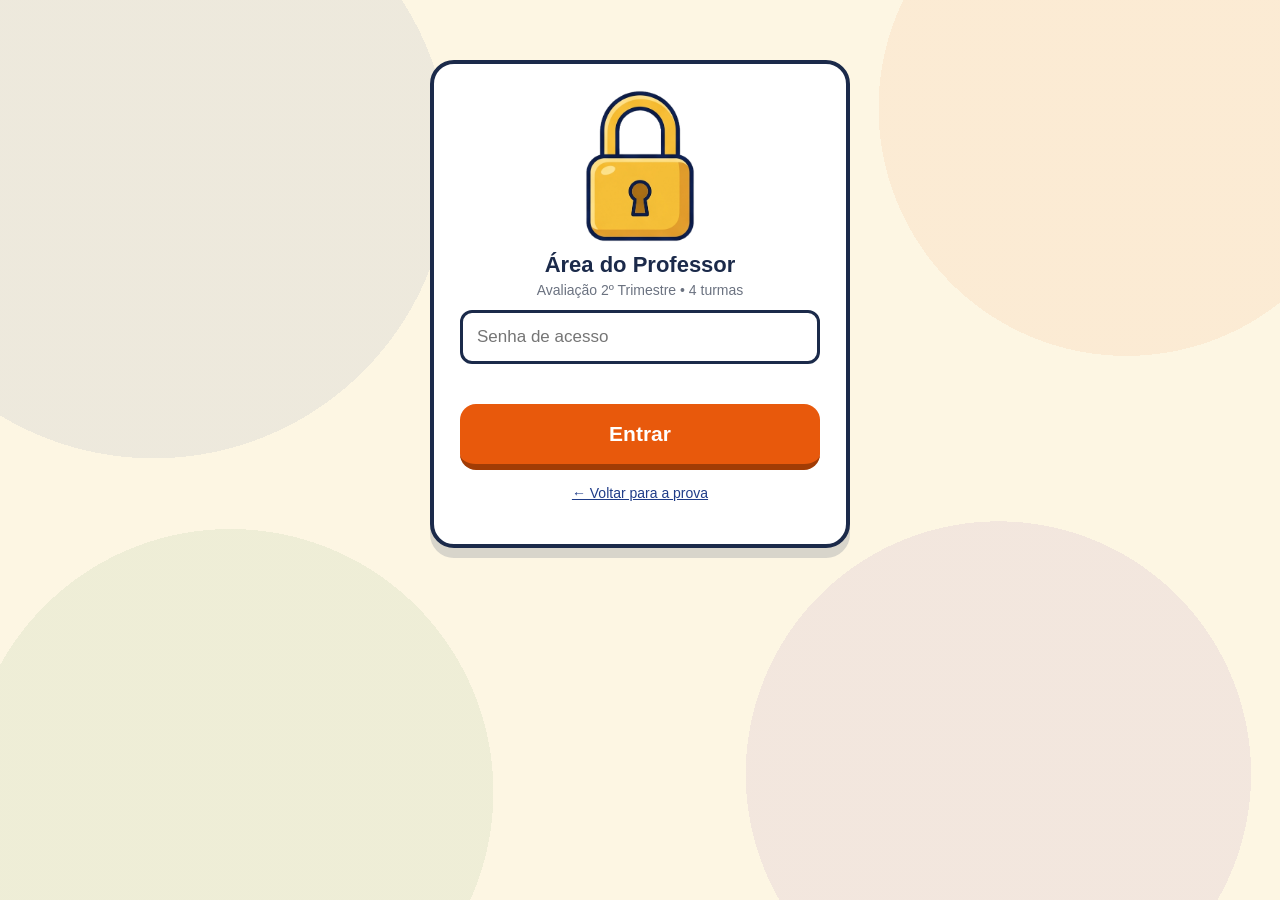
==== professor.html @ 46c3a721 "Provas online de Educacao Fisica (6o-9o ano): PIN por turma, tela cheia vigiada, relatorio por quest" ====
<!DOCTYPE html>
<html lang="pt-BR">
<head>
<meta charset="utf-8">
<meta name="viewport" content="width=device-width, initial-scale=1">
<title>Área do Professor — Educação Física</title>
<link rel="icon" href="assets/sprites/prancheta.png">
<link rel="stylesheet" href="css/estilo.css">
</head>
<body>

<!-- ---------------------------------------------- login -->
<section id="login" class="login-prof">
  <img src="assets/sprites/cadeado_fechado.png" alt="">
  <h1 style="margin:6px 0 0; font-size:22px">Área do Professor</h1>
  <p style="color:var(--cinza); font-size:14px; margin:4px 0 0">Avaliação 2º Trimestre • 4 turmas</p>
  <form id="form-senha" autocomplete="off">
    <input id="senha" type="password" placeholder="Senha de acesso" autocomplete="current-password">
    <p class="aviso" id="aviso-senha"></p>
    <button class="btn-grande" type="submit">Entrar</button>
  </form>
  <p style="margin-top:14px"><a href="index.html" style="color:var(--invasao); font-size:14px">← Voltar para a prova</a></p>
</section>

<!-- ---------------------------------------------- painel -->
<section id="painel" class="painel-prof">
  <header class="hud">
    <div class="quem">Área do Professor<small>Avaliação 2º Trimestre</small></div>
    <div class="med">
      <label for="turma-painel" style="font-size:12px; opacity:.8">Turma</label>
      <select id="turma-painel" style="padding:8px; border-radius:10px; font-family:inherit; font-size:14px"></select>
    </div>
    <div class="espaco"></div>
    <span id="status-nuvem" class="tag">conectando…</span>
    <button class="btn-sec" id="btn-atualizar">↻ Atualizar</button>
    <button class="btn-sec alt" id="btn-sair">Sair</button>
  </header>

  <div class="wrap">
    <div class="cartoes-resumo" id="resumo"></div>

    <div class="ferramentas">
      <input id="busca" type="search" placeholder="🔎 Buscar aluno…">
      <select id="ordem">
        <option value="recente">Mais recentes primeiro</option>
        <option value="nota-desc">Maior nota</option>
        <option value="nota-asc">Menor nota</option>
        <option value="nome">Nome (A–Z)</option>
      </select>
      <button class="btn-sec" id="btn-csv">⬇ Baixar CSV</button>
      <button class="btn-sec" id="btn-imprimir">🖨 Imprimir</button>
      <button class="btn-sec alt" id="btn-pendentes">☁ Reenviar pendentes</button>
    </div>

    <table class="tabela-notas">
      <thead>
        <tr><th>Aluno</th><th>Nota</th><th>Acertos</th><th>Tempo</th><th>XP</th><th>Quando</th><th>Origem</th><th></th></tr>
      </thead>
      <tbody id="corpo-notas"></tbody>
    </table>
    <div id="vazio" class="vazio" style="display:none">
      <img src="assets/sprites/mascote_pensa.png" alt="" style="width:110px"><br>
      Nenhuma prova entregue ainda.
    </div>

    <h2 style="margin-top:30px; font-size:20px">📊 Desempenho por questão</h2>
    <p style="color:var(--cinza); font-size:14px; margin-top:-6px">
      Mostra quantas vezes cada questão caiu e o aproveitamento médio dela — útil para ver o que precisa ser retomado em aula.
    </p>
    <table class="tabela-notas" id="tabela-questoes">
      <thead><tr><th>Questão</th><th>Nível</th><th>Tipo</th><th>Vezes</th><th>Aproveitamento</th><th>Tempo médio</th></tr></thead>
      <tbody id="corpo-questoes"></tbody>
    </table>

    <h2 style="margin-top:30px; font-size:20px">🔑 PIN da turma</h2>
    <p style="color:var(--cinza); font-size:14px; margin-top:-6px">
      Um único PIN por turma — todos os alunos usam o mesmo. A prova só aceita PIN enquanto estiver <b>aberta</b>.
    </p>

    <div class="card-turma" id="card-pin-turma" style="margin-bottom:14px; box-shadow:none">
      <div style="display:flex; gap:10px; align-items:center; flex-wrap:wrap">
        <span class="turma-nome" id="pin-turma-nome">—</span>
        <span class="tag" id="pin-aberta-tag">—</span>
        <button class="btn-sec" id="btn-alterna-aberta">Abrir/Fechar</button>
      </div>
      <p class="turma-tema" id="pin-turma-extra" style="margin:4px 0 0">Tempo extra padrão da turma: —</p>
    </div>

    <form id="form-pin" class="campo-nome" autocomplete="off" style="margin:0 0 10px">
      <div class="ferramentas" style="margin:0; align-items:flex-end">
        <div style="flex:1; min-width:160px">
          <label for="pin-valor" style="font-size:13px">Novo PIN da turma (4–8 dígitos)</label>
          <input id="pin-valor" type="text" inputmode="numeric" placeholder="Ex.: 4521" maxlength="8" style="width:100%">
        </div>
        <div style="flex:1; min-width:150px">
          <label for="pin-extra" style="font-size:13px">Tempo extra padrão da turma</label>
          <select id="pin-extra">
            <option value="0">Sem extra</option>
            <option value="300">+5 min</option>
            <option value="600">+10 min</option>
            <option value="900">+15 min</option>
          </select>
        </div>
        <button class="btn-grande" id="btn-emitir" type="submit" style="flex:0 0 auto; width:auto; padding:12px 18px; font-size:16px; margin:0">Definir PIN e abrir</button>
      </div>
      <p class="aviso" id="aviso-pin"></p>
    </form>

    <form id="form-extra" class="campo-nome" autocomplete="off" style="margin:0 0 14px">
      <p style="font-size:14px; color:var(--cinza); margin:0 0 6px">
        Tempo extra individual para PEI / laudo (soma ao padrão da turma):
      </p>
      <div class="ferramentas" style="margin:0; align-items:flex-end">
        <div style="flex:2; min-width:200px">
          <label for="extra-aluno-nome" style="font-size:13px">Aluno</label>
          <select id="extra-aluno-nome"></select>
        </div>
        <div style="flex:1; min-width:150px">
          <label for="extra-valor" style="font-size:13px">Tempo extra</label>
          <select id="extra-valor">
            <option value="0">Sem extra</option>
            <option value="300">+5 min</option>
            <option value="600">+10 min</option>
            <option value="900">+15 min</option>
          </select>
        </div>
        <button class="btn-sec" id="btn-aplicar-extra" type="submit" style="margin:0">Aplicar</button>
      </div>
      <p class="aviso" id="aviso-extra"></p>
    </form>

    <table class="tabela-notas" id="tabela-pins">
      <thead><tr><th>Aluno</th><th>Status</th><th>Tempo extra</th><th>Início</th><th>Fim</th><th>Saídas</th></tr></thead>
      <tbody id="corpo-pins"></tbody>
    </table>
    <div id="vazio-pins" class="vazio" style="display:none">
      Nenhum aluno iniciou a prova desta turma ainda.
    </div>
    <p style="color:var(--cinza); font-size:13px" id="resumo-alunos-extra"></p>

    <h2 style="margin-top:30px; font-size:20px">🚨 Saídas de tela / trocas de aba</h2>
    <p style="color:var(--cinza); font-size:14px; margin-top:-6px">
      Registros automáticos do sistema de vigilância das provas.
    </p>
    <table class="tabela-notas" id="tabela-infracoes">
      <thead><tr><th>Aluno</th><th>Tipo</th><th>Tempo fora</th><th>Quando</th></tr></thead>
      <tbody id="corpo-infracoes"></tbody>
    </table>
    <div id="vazio-infracoes" class="vazio" style="display:none">
      Nenhuma infração registrada.
    </div>
  </div>
</section>

<script src="js/config.js"></script>
<script src="js/nuvem.js"></script>
<script src="js/banco.js"></script>
<script src="js/banco7.js"></script>
<script src="js/banco8.js"></script>
<script src="js/banco9.js"></script>
<script src="js/professor.js"></script>
</body>
</html>
---- css/estilo.css ----
/* ============================================================
   AVALIAÇÃO GAMIFICADA — ESTILO
   ============================================================ */
:root{
  --invasao:#1F3C88; --precisao:#2E7D32; --marca:#E8590C; --tecnico:#6A1B9A;
  --tinta:#1B2A4A; --creme:#FDF6E3; --papel:#ffffff; --cinza:#6B7280;
  --ouro:#F4B400; --erro:#D32F2F; --acerto:#2E7D32;
  --sombra:0 6px 0 rgba(27,42,74,.18); --raio:18px;
  --fonte:"Trebuchet MS","Segoe UI",Verdana,sans-serif;
}
*{box-sizing:border-box}
html,body{margin:0;padding:0}
body{
  font-family:var(--fonte); color:var(--tinta); background:var(--creme);
  background-image:
    radial-gradient(circle at 12% 18%, rgba(31,60,136,.07) 0 22%, transparent 22%),
    radial-gradient(circle at 88% 12%, rgba(232,89,12,.07) 0 18%, transparent 18%),
    radial-gradient(circle at 78% 86%, rgba(106,27,154,.07) 0 20%, transparent 20%),
    radial-gradient(circle at 18% 88%, rgba(46,125,50,.07) 0 20%, transparent 20%);
  background-attachment:fixed;
  -webkit-text-size-adjust:100%;
}
img{max-width:100%}
button{font-family:inherit; cursor:pointer}
.tela{display:none}
.tela.ativa{display:block; animation:entra .35s ease}
@keyframes entra{from{opacity:0; transform:translateY(12px)}to{opacity:1;transform:none}}
.wrap{max-width:940px; margin:0 auto; padding:18px}

/* ---------------------------------------------------- capa */
.capa{
  background:var(--papel); border:4px solid var(--tinta); border-radius:26px;
  box-shadow:0 10px 0 rgba(27,42,74,.16); padding:26px 26px 30px; margin-top:22px;
  position:relative; overflow:hidden;
}
.capa::before{
  content:""; position:absolute; inset:0 0 auto 0; height:12px;
  background:linear-gradient(90deg,var(--invasao) 0 25%,var(--precisao) 25% 50%,
             var(--marca) 50% 75%,var(--tecnico) 75% 100%);
}
.capa-topo{display:flex; align-items:center; gap:18px; margin-top:10px; flex-wrap:wrap}
.capa-topo img{width:120px; flex:none}
.capa-titulos h1{margin:0 0 2px; font-size:clamp(24px,4.4vw,36px); line-height:1.06}
.capa-titulos .sub{margin:0; font-size:clamp(15px,2.4vw,19px); color:var(--invasao); font-weight:bold}
.capa-titulos .turma{
  display:inline-block; margin-top:8px; background:var(--invasao); color:#fff;
  padding:5px 14px; border-radius:999px; font-size:14px; font-weight:bold;
}
.prof-nome{margin:8px 0 0; font-size:14.5px; font-weight:bold; color:var(--cinza)}
.faixa-tema{
  margin:20px 0; padding:12px 16px; border-radius:14px; background:var(--creme);
  border:2px dashed var(--tinta); font-size:15px;
}
.faixa-tema b{color:var(--marca)}
.brasoes{display:flex; gap:10px; justify-content:center; flex-wrap:wrap; margin:16px 0 4px}
.brasoes figure{margin:0; text-align:center; width:104px}
.brasoes img{width:66px}
.brasoes figcaption{font-size:12px; font-weight:bold; margin-top:2px}
.regras{list-style:none; padding:0; margin:18px 0; display:grid; gap:10px}
.regras li{
  display:flex; gap:12px; align-items:center; background:var(--papel);
  border:2px solid rgba(27,42,74,.18); border-radius:14px; padding:10px 14px; font-size:15px;
}
.regras img{width:36px; flex:none}
.campo-nome{margin-top:18px}
.campo-nome label{display:block; font-weight:bold; margin-bottom:6px; font-size:16px}
.campo-nome input{
  width:100%; padding:16px 18px; font-size:19px; font-family:inherit;
  border:3px solid var(--tinta); border-radius:14px; background:#fff;
}
.campo-nome input:focus{outline:none; border-color:var(--marca); box-shadow:0 0 0 4px rgba(232,89,12,.16)}
.aviso{color:var(--erro); font-weight:bold; min-height:20px; margin:6px 0 0; font-size:14px}
.btn-grande{
  width:100%; margin-top:10px; padding:18px; font-size:21px; font-weight:bold; color:#fff;
  background:var(--marca); border:none; border-bottom:6px solid #a13c05; border-radius:16px;
  transition:transform .08s;
}
.btn-grande:hover{filter:brightness(1.06)}
.btn-grande:active{transform:translateY(3px); border-bottom-width:3px}
.btn-grande:disabled{background:var(--cinza); border-bottom-color:#4b5563; cursor:wait}
.rodape-capa{text-align:center; margin-top:16px; font-size:13px; color:var(--cinza)}
.rodape-capa a{color:var(--invasao)}

/* ---------------------------------------------------- HUD */
.hud{
  position:sticky; top:0; z-index:30; background:var(--tinta); color:#fff;
  padding:10px 16px; display:flex; align-items:center; gap:14px; flex-wrap:wrap;
  box-shadow:0 4px 12px rgba(0,0,0,.2);
}
.hud .quem{font-weight:bold; font-size:15px}
.hud .quem small{display:block; font-weight:normal; opacity:.72; font-size:12px}
.hud .med{display:flex; align-items:center; gap:6px; font-size:15px; font-weight:bold}
.hud .med img{width:26px}
.hud .espaco{flex:1}
#cronometro{
  background:rgba(255,255,255,.14); padding:6px 12px; border-radius:999px;
  font-variant-numeric:tabular-nums; font-weight:bold; font-size:15px;
}
.trilha{display:flex; gap:5px; width:100%; margin-top:4px}
.passo{flex:1; height:7px; border-radius:99px; background:rgba(255,255,255,.22)}
.passo.agora{background:var(--ouro)}
.passo.feito.acertou{background:#4CAF50}
.passo.feito.parcial{background:#FFC107}
.passo.feito.errou{background:#EF5350}

/* barra de valor da questão */
.barra-valor{background:var(--papel); border-bottom:3px solid rgba(27,42,74,.14); padding:8px 16px}
.barra-trilho{height:12px; background:rgba(27,42,74,.12); border-radius:99px; overflow:hidden}
.barra-fill{height:100%; width:100%; border-radius:99px; transition:width .25s linear, background .3s}
.barra-fill.ok{background:linear-gradient(90deg,#43A047,#7CB342)}
.barra-fill.meio{background:linear-gradient(90deg,#FB8C00,#FDD835)}
.barra-fill.baixo{background:linear-gradient(90deg,#E53935,#FB8C00)}
#valor-rotulo{font-size:13px; font-weight:bold; color:var(--cinza); margin-top:4px; display:block}
#valor-rotulo.salvo{color:var(--acerto)}

/* ---------------------------------------------------- questão */
.cartao-questao{
  background:var(--papel); border:3px solid var(--tinta); border-radius:var(--raio);
  box-shadow:var(--sombra); padding:20px; margin-top:16px; border-top-width:10px;
}
.nivel-1{border-top-color:#43A047}
.nivel-2{border-top-color:#FB8C00}
.nivel-3{border-top-color:#8E24AA}
.questao-topo{display:flex; justify-content:space-between; align-items:center; gap:10px; flex-wrap:wrap}
.selo-nivel{display:flex; align-items:center; gap:8px}
.selo-nivel img{width:42px}
.selo-nivel b{display:block; font-size:14px}
.selo-nivel span{font-size:12px; color:var(--cinza)}
.tipo-etiqueta{
  background:var(--creme); border:2px solid var(--tinta); border-radius:999px;
  padding:5px 12px; font-size:12px; font-weight:bold;
}
.texto-apoio{
  display:flex; gap:12px; background:#FFF8E1; border-left:7px solid var(--ouro);
  border-radius:12px; padding:12px 14px; margin:14px 0; font-size:15.5px; line-height:1.5;
}
.texto-apoio .mini{width:30px; height:30px; flex:none}
.texto-apoio p{margin:0}
.enunciado-linha{display:flex; gap:14px; align-items:center; margin:14px 0 6px}
.sprite-questao{width:96px; flex:none}
.enunciado{font-size:clamp(18px,3vw,22px); margin:0; line-height:1.25}
.instrucao{font-size:14px; color:var(--cinza); margin:6px 0 12px}

/* múltipla escolha */
.alternativas{display:grid; gap:10px}
.alternativa{
  display:flex; gap:12px; align-items:center; text-align:left; width:100%;
  background:var(--papel); border:3px solid rgba(27,42,74,.2); border-radius:14px;
  padding:13px 14px; font-size:16px; color:inherit; transition:.12s;
}
.alternativa:hover{border-color:var(--invasao); transform:translateX(3px)}
.alternativa .letra{
  width:34px; height:34px; flex:none; border-radius:50%; background:var(--invasao); color:#fff;
  display:grid; place-items:center; font-weight:bold;
}
.alternativa.sel{border-color:var(--marca); background:#FFF3E0}
.alternativa.sel .letra{background:var(--marca)}
.alternativa.certa{border-color:var(--acerto); background:#E8F5E9}
.alternativa.certa .letra{background:var(--acerto)}
.alternativa.errada{border-color:var(--erro); background:#FFEBEE}
.alternativa.errada .letra{background:var(--erro)}
.alternativa:disabled{opacity:1; cursor:default; transform:none}

/* verdadeiro / falso */
.lista-vf{display:grid; gap:10px}
.linha-vf{
  display:flex; align-items:center; gap:12px; background:var(--papel);
  border:3px solid rgba(27,42,74,.18); border-radius:14px; padding:10px 12px;
}
.linha-vf p{margin:0; flex:1; font-size:15.5px}
.vf-botoes{display:flex; gap:6px; flex:none}
.vf-botoes button{
  width:46px; height:46px; border-radius:12px; font-size:19px; font-weight:bold;
  border:3px solid var(--tinta); background:#fff; color:var(--tinta);
}
.vf-botoes button.sel{background:var(--invasao); color:#fff}
.vf-botoes button.gabarito{outline:3px solid var(--acerto); outline-offset:2px}
.linha-vf.certa{background:#E8F5E9; border-color:var(--acerto)}
.linha-vf.errada{background:#FFEBEE; border-color:var(--erro)}

/* ordenar */
.lista-ordenar{display:grid; gap:10px}
.cartao-ordem{
  display:flex; align-items:center; gap:12px; text-align:left; width:100%; font-size:16px;
  background:var(--papel); border:3px solid rgba(27,42,74,.2); border-radius:14px;
  padding:13px 14px; color:inherit;
}
.cartao-ordem .posicao{
  width:40px; height:40px; flex:none; border-radius:12px; background:rgba(27,42,74,.1);
  display:grid; place-items:center; font-weight:bold; color:var(--tinta);
}
.cartao-ordem.posicionado{border-color:var(--invasao); background:#E8EEFF}
.cartao-ordem.posicionado .posicao{background:var(--invasao); color:#fff}
.cartao-ordem.certa{border-color:var(--acerto); background:#E8F5E9}
.cartao-ordem.certa .posicao{background:var(--acerto); color:#fff}
.cartao-ordem.errada{border-color:var(--erro); background:#FFEBEE}
.cartao-ordem.errada .posicao{background:var(--erro); color:#fff}
.gab{margin-left:auto; font-size:12px; font-weight:bold; color:var(--acerto); font-style:normal;
  background:#fff; border:2px solid var(--acerto); border-radius:99px; padding:2px 8px}

/* ligar pontos */
.ligar-area{position:relative; display:flex; gap:clamp(20px,8vw,90px); justify-content:space-between}
#ligar-svg{position:absolute; inset:0; pointer-events:none; z-index:2}
.ligar-area .coluna{display:grid; gap:12px; flex:1; align-content:start}
.ponto{
  position:relative; display:flex; align-items:center; gap:10px; background:var(--papel);
  border:3px solid rgba(27,42,74,.2); border-radius:14px; padding:10px 12px;
  font-size:15px; color:inherit; text-align:left; min-height:58px;
}
.ponto img{width:40px; flex:none}
.ponto .bolinha{
  width:16px; height:16px; border-radius:50%; background:var(--tinta); flex:none; position:absolute;
}
.pesq .bolinha{right:-9px} .pdir .bolinha{left:-9px}
.pesq{padding-right:20px} .pdir{padding-left:20px}
.ponto.sel{border-color:var(--marca); background:#FFF3E0}
.ponto.ligado{border-color:var(--invasao)}
.ponto.certa{border-color:var(--acerto); background:#E8F5E9}
.ponto.errada{border-color:var(--erro); background:#FFEBEE}

/* classificar */
.bandeja{
  display:flex; flex-wrap:wrap; gap:8px; min-height:74px; padding:10px;
  background:var(--creme); border:3px dashed rgba(27,42,74,.3); border-radius:14px;
}
.chip{
  display:flex; align-items:center; gap:8px; background:var(--papel); cursor:grab;
  border:3px solid rgba(27,42,74,.25); border-radius:12px; padding:6px 10px; font-size:14px;
  font-weight:bold; user-select:none;
}
.chip img{width:34px}
.chip.sel{border-color:var(--marca); background:#FFF3E0; transform:scale(1.04)}
.chip.certa{border-color:var(--acerto); background:#E8F5E9}
.chip.errada{border-color:var(--erro); background:#FFEBEE}
.chip .gab{display:block; font-size:11px; color:var(--acerto); font-style:normal}
.caixas{display:grid; grid-template-columns:repeat(auto-fit,minmax(190px,1fr)); gap:10px; margin-top:12px}
.caixa{border:3px solid var(--tinta); border-radius:14px; background:var(--papel); padding:8px; min-height:130px}
.caixa[data-cat="Invasão"]{border-color:var(--invasao)}
.caixa[data-cat="Precisão"]{border-color:var(--precisao)}
.caixa[data-cat="Marca"]{border-color:var(--marca)}
.caixa[data-cat="Técnico-combinatório"]{border-color:var(--tecnico)}
.caixa.sobre{background:#FFF3E0; transform:scale(1.02)}
.caixa-titulo{display:flex; align-items:center; gap:8px; font-weight:bold; font-size:13.5px; margin-bottom:6px}
.caixa-titulo img{width:30px}
.caixa-itens{display:flex; flex-direction:column; gap:6px; min-height:60px}

/* lacunas */
.frase-lacuna{font-size:17.5px; line-height:2.1; margin:0 0 8px}
.lacuna{
  border:3px dashed var(--invasao); border-radius:10px; background:#EEF2FF; color:var(--invasao);
  font-weight:bold; font-size:16px; padding:4px 14px; min-width:96px;
}
.lacuna.cheia{border-style:solid; background:var(--invasao); color:#fff}
.lacuna.certa{background:var(--acerto); border-color:var(--acerto); color:#fff}
.lacuna.errada{background:var(--erro); border-color:var(--erro); color:#fff}
.banco-palavras{display:flex; flex-wrap:wrap; gap:8px}
.palavra{
  border:3px solid var(--tinta); border-radius:999px; background:var(--papel);
  padding:8px 16px; font-size:15px; font-weight:bold; color:inherit;
}
.palavra.usada{opacity:.32; text-decoration:line-through}

/* feedback */
.painel-feedback{display:none}
.painel-feedback.aberto{
  display:flex; gap:14px; align-items:flex-start; margin-top:14px; padding:16px;
  border:3px solid var(--tinta); border-radius:var(--raio); background:var(--papel);
  box-shadow:var(--sombra); animation:entra .3s ease;
}
.painel-feedback.bom{border-color:var(--acerto); background:#F1F8E9}
.painel-feedback.meio{border-color:#FB8C00; background:#FFF8E1}
.painel-feedback.ruim{border-color:var(--erro); background:#FFEBEE}
.painel-feedback .mascote{width:92px; flex:none}
.fb-texto h3{margin:0 0 4px; font-size:20px}
.fb-detalhe{margin:0 0 6px; font-weight:bold; font-size:15px}
.fb-expl{margin:0 0 8px; font-size:15px; line-height:1.45}
.fb-conta{display:flex; gap:14px; flex-wrap:wrap; margin:0; font-size:13.5px; color:var(--cinza)}
.fb-conta .ganho{color:var(--marca); font-weight:bold; font-size:16px}
.barra-acoes{position:sticky; bottom:0; padding:12px 0 18px; background:linear-gradient(transparent,var(--creme) 34%)}

/* ---------------------------------------------------- resultado */
.cartao-fim{
  background:var(--papel); border:4px solid var(--tinta); border-radius:26px; padding:26px;
  box-shadow:0 10px 0 rgba(27,42,74,.16); text-align:center; margin-top:20px;
}
.medalhao{width:130px}
.fim-aluno{font-size:19px; font-weight:bold; margin:6px 0 0}
.nota-grande{margin:8px 0}
.nota-grande span{font-size:clamp(52px,13vw,86px); font-weight:bold; color:var(--invasao); line-height:1}
.nota-grande small{display:block; font-size:14px; color:var(--cinza); letter-spacing:.14em; text-transform:uppercase}
.fim-recado{font-size:16px; max-width:560px; margin:6px auto 16px}
.fim-numeros{display:grid; grid-template-columns:repeat(auto-fit,minmax(130px,1fr)); gap:10px; margin-bottom:18px}
.fim-numeros div{background:var(--creme); border:2px solid rgba(27,42,74,.18); border-radius:14px; padding:10px}
.fim-numeros b{display:block; font-size:24px; color:var(--marca)}
.fim-numeros span{font-size:12px; color:var(--cinza)}
.tabela-revisao{width:100%; border-collapse:collapse; font-size:13.5px; margin-top:6px}
.tabela-revisao th{background:var(--tinta); color:#fff; padding:8px 6px; font-size:12px}
.tabela-revisao td{padding:7px 6px; border-bottom:1px solid rgba(27,42,74,.14)}
.tabela-revisao tr.ok{background:#F1F8E9} .tabela-revisao tr.meio{background:#FFF8E1}
.tabela-revisao tr.nao{background:#FFEBEE}
.status-envio{margin-top:16px; font-size:14px; font-weight:bold}
#confete{position:fixed; inset:0; pointer-events:none; z-index:99}

/* ---------------------------------------------------- área do professor */
.login-prof{max-width:420px; margin:60px auto; background:var(--papel); border:4px solid var(--tinta);
  border-radius:24px; padding:26px; text-align:center; box-shadow:0 10px 0 rgba(27,42,74,.16)}
.login-prof img{width:110px}
.login-prof input{width:100%; padding:14px; font-size:17px; border:3px solid var(--tinta);
  border-radius:12px; margin:12px 0 4px; font-family:inherit}
.painel-prof{display:none}
.painel-prof.ativo{display:block}
.cartoes-resumo{display:grid; grid-template-columns:repeat(auto-fit,minmax(150px,1fr)); gap:12px; margin:16px 0}
.cartao-num{background:var(--papel); border:3px solid var(--tinta); border-radius:16px; padding:14px; text-align:center}
.cartao-num b{display:block; font-size:30px; color:var(--invasao)}
.cartao-num span{font-size:12.5px; color:var(--cinza)}
.ferramentas{display:flex; gap:10px; flex-wrap:wrap; align-items:center; margin-bottom:12px}
.ferramentas input,.ferramentas select{padding:10px 12px; border:3px solid var(--tinta); border-radius:12px; font-family:inherit; font-size:14px}
.btn-sec{background:var(--invasao); color:#fff; border:none; border-bottom:4px solid #13275c;
  border-radius:12px; padding:11px 16px; font-weight:bold; font-size:14px}
.btn-sec.alt{background:var(--precisao); border-bottom-color:#1b5e20}
.tabela-notas{width:100%; border-collapse:collapse; background:var(--papel); font-size:14px;
  border:3px solid var(--tinta); border-radius:14px; overflow:hidden}
.tabela-notas th{background:var(--tinta); color:#fff; padding:10px 8px; text-align:left; font-size:12.5px}
.tabela-notas td{padding:9px 8px; border-bottom:1px solid rgba(27,42,74,.12)}
.tabela-notas tbody tr:hover{background:#F5F7FF}
.nota-pill{display:inline-block; min-width:52px; text-align:center; padding:4px 8px; border-radius:999px;
  color:#fff; font-weight:bold}
.n-alta{background:var(--acerto)} .n-media{background:#FB8C00} .n-baixa{background:var(--erro)}
.tag{font-size:11px; padding:2px 8px; border-radius:99px; background:var(--creme); border:1px solid var(--cinza)}
.detalhe-linha{background:#F8FAFF; font-size:13px}
.detalhe-linha ol{margin:6px 0 6px 18px; padding:0}
.vazio{text-align:center; padding:40px; color:var(--cinza)}

@media (max-width:620px){
  .wrap{padding:12px}
  .sprite-questao{width:70px}
  .capa-topo img{width:88px}
  .ligar-area{gap:16px}
  .ponto{font-size:13.5px; padding:8px 10px}
  .ponto img{width:30px}
  .painel-feedback .mascote{width:64px}
  .hud{gap:9px; font-size:13px}
}
@media print{ .hud,.barra-valor,.barra-acoes,#confete{display:none}
  .rel-item{break-inside:avoid; box-shadow:none}
  .relatorio h3{color:var(--tinta)}
}

/* ============================================================
   SISTEMA UNIFICADO — turmas, PIN, tela cheia, retomar
   ============================================================ */
.grade-turmas{display:grid; grid-template-columns:repeat(auto-fit,minmax(190px,1fr)); gap:12px; margin:18px 0}
.card-turma{
  display:flex; flex-direction:column; gap:6px; text-align:left; padding:16px;
  background:var(--papel); border:3px solid var(--tinta); border-radius:16px; color:inherit;
  box-shadow:0 5px 0 rgba(27,42,74,.15); transition:.12s; font-family:inherit;
}
.card-turma:hover{border-color:var(--marca); transform:translateY(-2px)}
.card-turma .turma-nome{font-size:20px; font-weight:bold; color:var(--invasao)}
.card-turma .turma-tema{font-size:13px; color:var(--cinza); line-height:1.35}
.card-turma:nth-child(1){border-top:8px solid var(--invasao)}
.card-turma:nth-child(2){border-top:8px solid var(--precisao)}
.card-turma:nth-child(3){border-top:8px solid var(--marca)}
.card-turma:nth-child(4){border-top:8px solid var(--tecnico)}

.link{background:none; border:none; color:var(--invasao); font-size:14px; font-weight:bold;
  text-decoration:underline; padding:0; font-family:inherit}

.campo-nome select{
  width:100%; padding:16px 18px; font-size:18px; font-family:inherit;
  border:3px solid var(--tinta); border-radius:14px; background:#fff; margin-bottom:16px;
}
.campo-nome select:focus{outline:none; border-color:var(--marca); box-shadow:0 0 0 4px rgba(232,89,12,.16)}

.retomar{
  display:flex; align-items:center; gap:12px; flex-wrap:wrap; margin:16px 0;
  background:#FFF8E1; border:3px solid var(--ouro); border-radius:14px; padding:12px 14px;
}
.retomar img{width:40px}
.retomar span{flex:1; font-size:15px; font-weight:bold}
.retomar .btn-sec{background:var(--ouro); color:var(--tinta); border-bottom-color:#b8860b}

#hud-tempo-total{
  background:rgba(255,255,255,.14); padding:6px 12px; border-radius:999px;
  font-variant-numeric:tabular-nums; font-weight:bold; font-size:15px; color:#fff;
}
#hud-tempo-total.urgente{background:var(--erro); animation:pisca 1s infinite}
#hud-tempo-total.esgotou{background:var(--erro)}
@keyframes pisca{50%{opacity:.55}}

/* cor das caixas de classificar por posição (funciona para todas as turmas) */
.caixa.cat-0{border-color:var(--invasao)}
.caixa.cat-1{border-color:var(--precisao)}
.caixa.cat-2{border-color:var(--marca)}
.caixa.cat-3{border-color:var(--tecnico)}
.caixa.cat-0 .caixa-titulo{color:var(--invasao)}
.caixa.cat-1 .caixa-titulo{color:var(--precisao)}
.caixa.cat-2 .caixa-titulo{color:var(--marca)}
.caixa.cat-3 .caixa-titulo{color:var(--tecnico)}

/* bloqueio ao sair da tela cheia */
#bloqueio{
  display:none; position:fixed; inset:0; z-index:120; background:rgba(27,42,74,.96);
  align-items:center; justify-content:center; text-align:center; padding:20px;
}
#bloqueio.ativo{display:flex}
.bloqueio-caixa{
  background:var(--papel); border:4px solid var(--erro); border-radius:24px;
  padding:30px; max-width:420px; box-shadow:0 12px 40px rgba(0,0,0,.5);
}
.bloqueio-caixa img{width:90px}
.bloqueio-caixa h2{margin:8px 0 4px; font-size:26px}
.bloqueio-caixa p{margin:4px 0; font-size:15px; color:var(--cinza)}
.bloqueio-contador{font-weight:bold; color:var(--erro)}
.fim-aviso{
  display:inline-block; margin:4px 0 14px; background:#FFF3E0; border:2px solid var(--marca);
  color:var(--marca); border-radius:999px; padding:6px 14px; font-size:13.5px; font-weight:bold;
}

/* relatório questão a questão */
.relatorio{margin-top:20px; text-align:left}
.relatorio h3{font-size:20px; margin:0 0 12px; text-align:center}
.rel-item{
  border:3px solid var(--tinta); border-left-width:10px; border-radius:14px;
  background:var(--papel); padding:14px 16px; margin-bottom:12px;
}
.rel-item.ok{border-left-color:var(--acerto)}
.rel-item.meio{border-left-color:#FB8C00}
.rel-item.nao{border-left-color:var(--erro)}
.rel-cab{display:flex; align-items:center; gap:10px; flex-wrap:wrap; margin-bottom:6px}
.rel-num{font-weight:bold; font-size:15px; color:var(--invasao)}
.rel-pts{margin-left:auto; font-weight:bold; font-size:14px}
.rel-item.ok .rel-pts{color:var(--acerto)}
.rel-item.meio .rel-pts{color:#FB8C00}
.rel-item.nao .rel-pts{color:var(--erro)}
.rel-enunciado{display:flex; gap:12px; align-items:flex-start; font-size:16px; font-weight:bold; margin:4px 0}
.rel-sprite{width:52px; flex:none}
.rel-enunciado p{margin:0}
.rel-texto{font-size:14px; color:var(--cinza); margin:2px 0 8px}
.rel-respostas{display:grid; gap:6px; margin:8px 0}
.rel-aluno,.rel-certa{font-size:14.5px; padding:8px 10px; border-radius:10px}
.rel-aluno{background:var(--creme)}
.rel-aluno.vazio{color:var(--cinza); font-style:italic}
.rel-certa{background:#E8F5E9}
.rel-certa b{color:var(--acerto)}
.rel-expl{font-size:13.5px; color:var(--cinza); background:#FFF8E1; border-radius:10px; padding:8px 10px; margin:6px 0}
.rel-meta{font-size:12.5px; color:var(--cinza)}
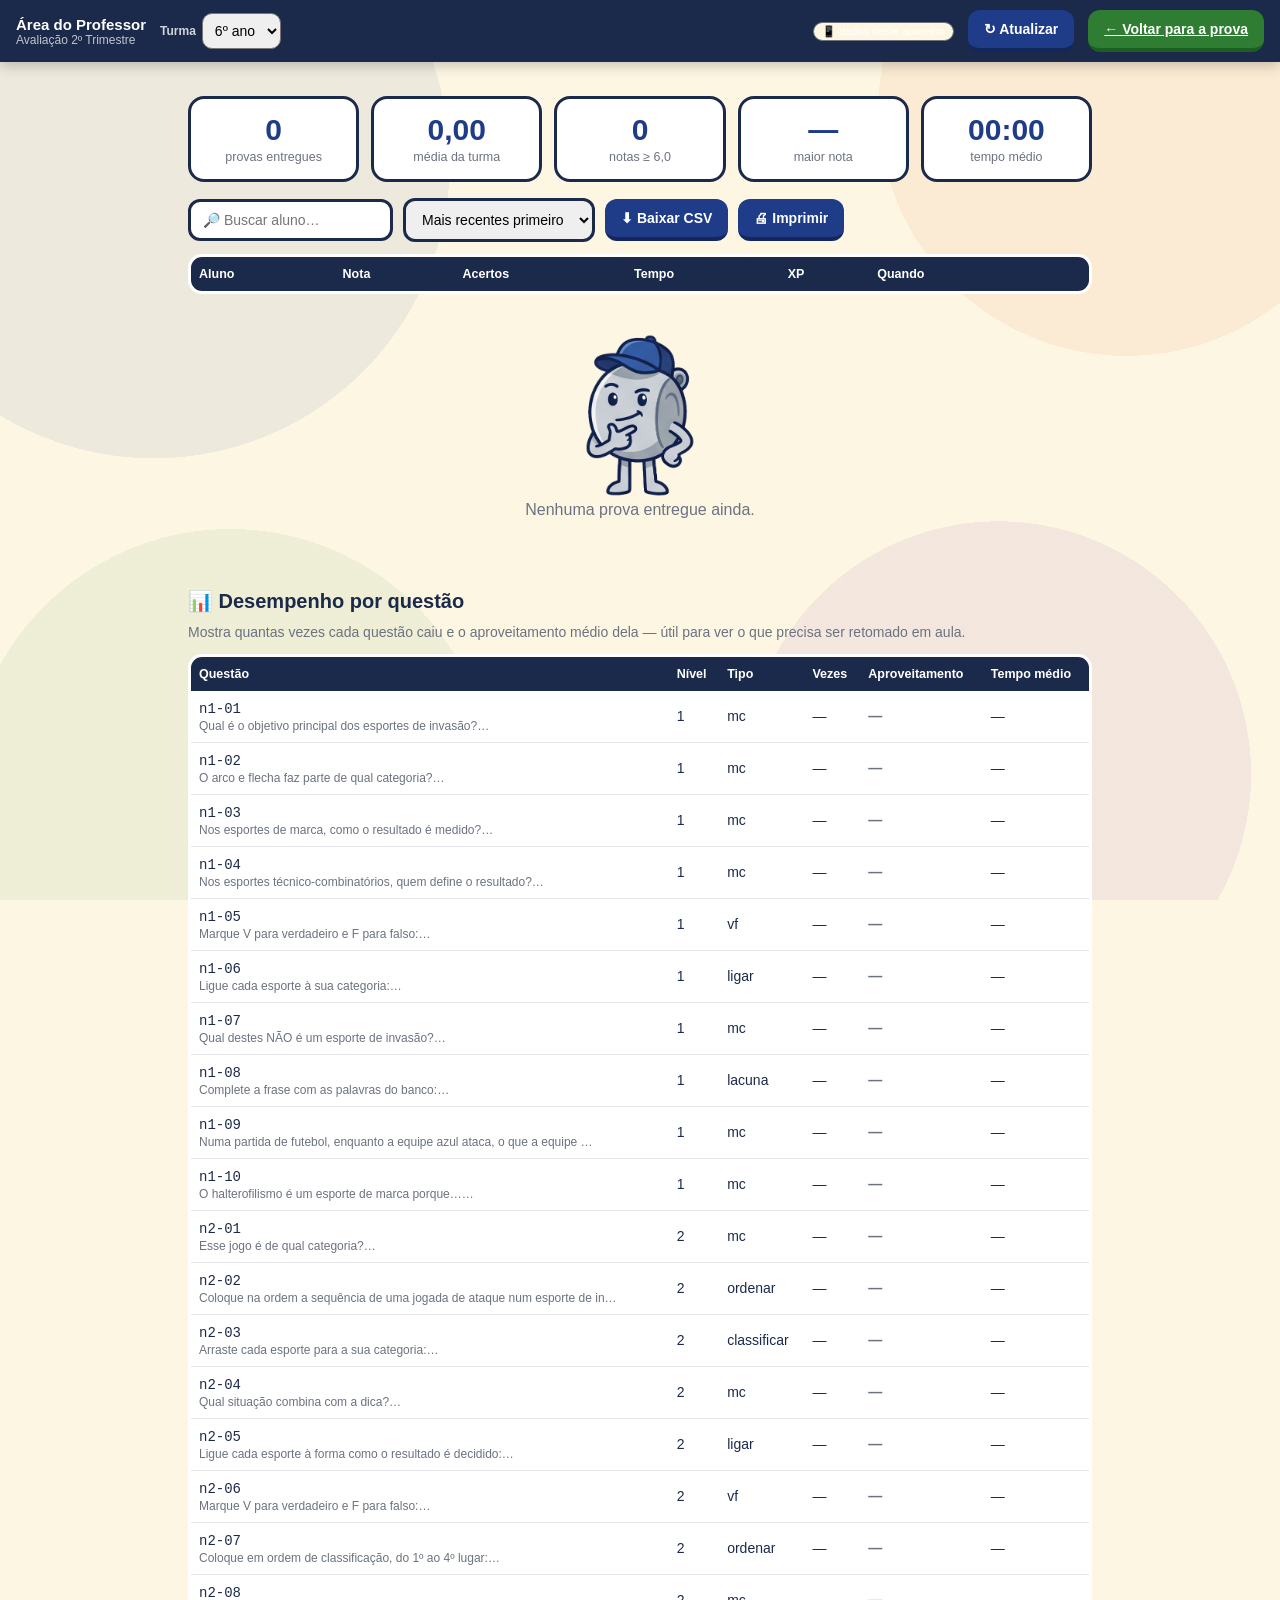
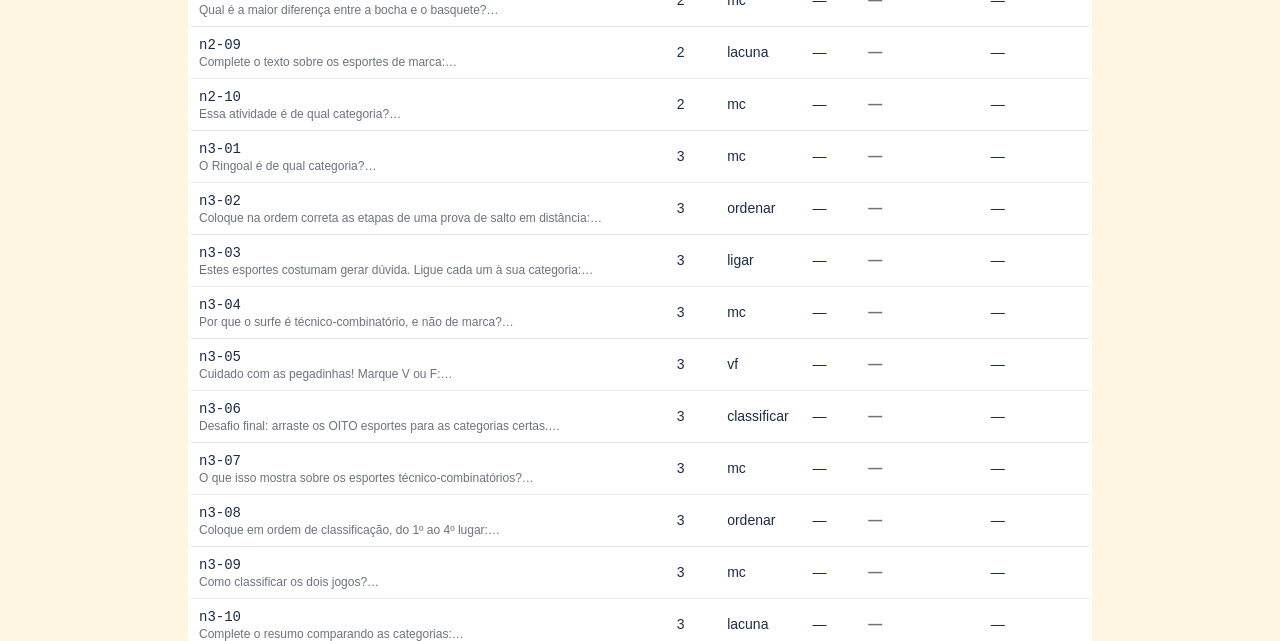
==== commit 547220bf: "Remove PIN/senha e Supabase; app vira PWA com dados só no aparelho - Aluno agora só escolhe turma e " ====
--- a/professor.html
+++ b/professor.html
@@ -5,25 +5,15 @@
 <meta name="viewport" content="width=device-width, initial-scale=1">
 <title>Área do Professor — Educação Física</title>
 <link rel="icon" href="assets/sprites/prancheta.png">
+<link rel="apple-touch-icon" href="assets/sprites/prancheta.png">
+<link rel="manifest" href="manifest.webmanifest">
+<meta name="theme-color" content="#1F3C88">
 <link rel="stylesheet" href="css/estilo.css">
 </head>
 <body>
 
-<!-- ---------------------------------------------- login -->
-<section id="login" class="login-prof">
-  <img src="assets/sprites/cadeado_fechado.png" alt="">
-  <h1 style="margin:6px 0 0; font-size:22px">Área do Professor</h1>
-  <p style="color:var(--cinza); font-size:14px; margin:4px 0 0">Avaliação 2º Trimestre • 4 turmas</p>
-  <form id="form-senha" autocomplete="off">
-    <input id="senha" type="password" placeholder="Senha de acesso" autocomplete="current-password">
-    <p class="aviso" id="aviso-senha"></p>
-    <button class="btn-grande" type="submit">Entrar</button>
-  </form>
-  <p style="margin-top:14px"><a href="index.html" style="color:var(--invasao); font-size:14px">← Voltar para a prova</a></p>
-</section>
-
 <!-- ---------------------------------------------- painel -->
-<section id="painel" class="painel-prof">
+<section id="painel" class="painel-prof ativo">
   <header class="hud">
     <div class="quem">Área do Professor<small>Avaliação 2º Trimestre</small></div>
     <div class="med">
@@ -31,9 +21,9 @@
       <select id="turma-painel" style="padding:8px; border-radius:10px; font-family:inherit; font-size:14px"></select>
     </div>
     <div class="espaco"></div>
-    <span id="status-nuvem" class="tag">conectando…</span>
+    <span id="status-nuvem" class="tag">📱 dados deste aparelho</span>
     <button class="btn-sec" id="btn-atualizar">↻ Atualizar</button>
-    <button class="btn-sec alt" id="btn-sair">Sair</button>
+    <a class="btn-sec alt" href="index.html">← Voltar para a prova</a>
   </header>
 
   <div class="wrap">
@@ -49,12 +39,11 @@
       </select>
       <button class="btn-sec" id="btn-csv">⬇ Baixar CSV</button>
       <button class="btn-sec" id="btn-imprimir">🖨 Imprimir</button>
-      <button class="btn-sec alt" id="btn-pendentes">☁ Reenviar pendentes</button>
     </div>
 
     <table class="tabela-notas">
       <thead>
-        <tr><th>Aluno</th><th>Nota</th><th>Acertos</th><th>Tempo</th><th>XP</th><th>Quando</th><th>Origem</th><th></th></tr>
+        <tr><th>Aluno</th><th>Nota</th><th>Acertos</th><th>Tempo</th><th>XP</th><th>Quando</th><th></th></tr>
       </thead>
       <tbody id="corpo-notas"></tbody>
     </table>
@@ -72,92 +61,20 @@
       <tbody id="corpo-questoes"></tbody>
     </table>
 
-    <h2 style="margin-top:30px; font-size:20px">🔑 PIN da turma</h2>
-    <p style="color:var(--cinza); font-size:14px; margin-top:-6px">
-      Um único PIN por turma — todos os alunos usam o mesmo. A prova só aceita PIN enquanto estiver <b>aberta</b>.
-    </p>
-
-    <div class="card-turma" id="card-pin-turma" style="margin-bottom:14px; box-shadow:none">
-      <div style="display:flex; gap:10px; align-items:center; flex-wrap:wrap">
-        <span class="turma-nome" id="pin-turma-nome">—</span>
-        <span class="tag" id="pin-aberta-tag">—</span>
-        <button class="btn-sec" id="btn-alterna-aberta">Abrir/Fechar</button>
-      </div>
-      <p class="turma-tema" id="pin-turma-extra" style="margin:4px 0 0">Tempo extra padrão da turma: —</p>
-    </div>
-
-    <form id="form-pin" class="campo-nome" autocomplete="off" style="margin:0 0 10px">
-      <div class="ferramentas" style="margin:0; align-items:flex-end">
-        <div style="flex:1; min-width:160px">
-          <label for="pin-valor" style="font-size:13px">Novo PIN da turma (4–8 dígitos)</label>
-          <input id="pin-valor" type="text" inputmode="numeric" placeholder="Ex.: 4521" maxlength="8" style="width:100%">
-        </div>
-        <div style="flex:1; min-width:150px">
-          <label for="pin-extra" style="font-size:13px">Tempo extra padrão da turma</label>
-          <select id="pin-extra">
-            <option value="0">Sem extra</option>
-            <option value="300">+5 min</option>
-            <option value="600">+10 min</option>
-            <option value="900">+15 min</option>
-          </select>
-        </div>
-        <button class="btn-grande" id="btn-emitir" type="submit" style="flex:0 0 auto; width:auto; padding:12px 18px; font-size:16px; margin:0">Definir PIN e abrir</button>
-      </div>
-      <p class="aviso" id="aviso-pin"></p>
-    </form>
-
-    <form id="form-extra" class="campo-nome" autocomplete="off" style="margin:0 0 14px">
-      <p style="font-size:14px; color:var(--cinza); margin:0 0 6px">
-        Tempo extra individual para PEI / laudo (soma ao padrão da turma):
-      </p>
-      <div class="ferramentas" style="margin:0; align-items:flex-end">
-        <div style="flex:2; min-width:200px">
-          <label for="extra-aluno-nome" style="font-size:13px">Aluno</label>
-          <select id="extra-aluno-nome"></select>
-        </div>
-        <div style="flex:1; min-width:150px">
-          <label for="extra-valor" style="font-size:13px">Tempo extra</label>
-          <select id="extra-valor">
-            <option value="0">Sem extra</option>
-            <option value="300">+5 min</option>
-            <option value="600">+10 min</option>
-            <option value="900">+15 min</option>
-          </select>
-        </div>
-        <button class="btn-sec" id="btn-aplicar-extra" type="submit" style="margin:0">Aplicar</button>
-      </div>
-      <p class="aviso" id="aviso-extra"></p>
-    </form>
-
-    <table class="tabela-notas" id="tabela-pins">
-      <thead><tr><th>Aluno</th><th>Status</th><th>Tempo extra</th><th>Início</th><th>Fim</th><th>Saídas</th></tr></thead>
-      <tbody id="corpo-pins"></tbody>
-    </table>
-    <div id="vazio-pins" class="vazio" style="display:none">
-      Nenhum aluno iniciou a prova desta turma ainda.
-    </div>
-    <p style="color:var(--cinza); font-size:13px" id="resumo-alunos-extra"></p>
-
-    <h2 style="margin-top:30px; font-size:20px">🚨 Saídas de tela / trocas de aba</h2>
-    <p style="color:var(--cinza); font-size:14px; margin-top:-6px">
-      Registros automáticos do sistema de vigilância das provas.
-    </p>
-    <table class="tabela-notas" id="tabela-infracoes">
-      <thead><tr><th>Aluno</th><th>Tipo</th><th>Tempo fora</th><th>Quando</th></tr></thead>
-      <tbody id="corpo-infracoes"></tbody>
-    </table>
-    <div id="vazio-infracoes" class="vazio" style="display:none">
-      Nenhuma infração registrada.
-    </div>
   </div>
 </section>
 
 <script src="js/config.js"></script>
-<script src="js/nuvem.js"></script>
+<script src="js/dados.js"></script>
 <script src="js/banco.js"></script>
 <script src="js/banco7.js"></script>
 <script src="js/banco8.js"></script>
 <script src="js/banco9.js"></script>
 <script src="js/professor.js"></script>
+<script>
+  if ("serviceWorker" in navigator) {
+    window.addEventListener("load", () => navigator.serviceWorker.register("sw.js"));
+  }
+</script>
 </body>
 </html>
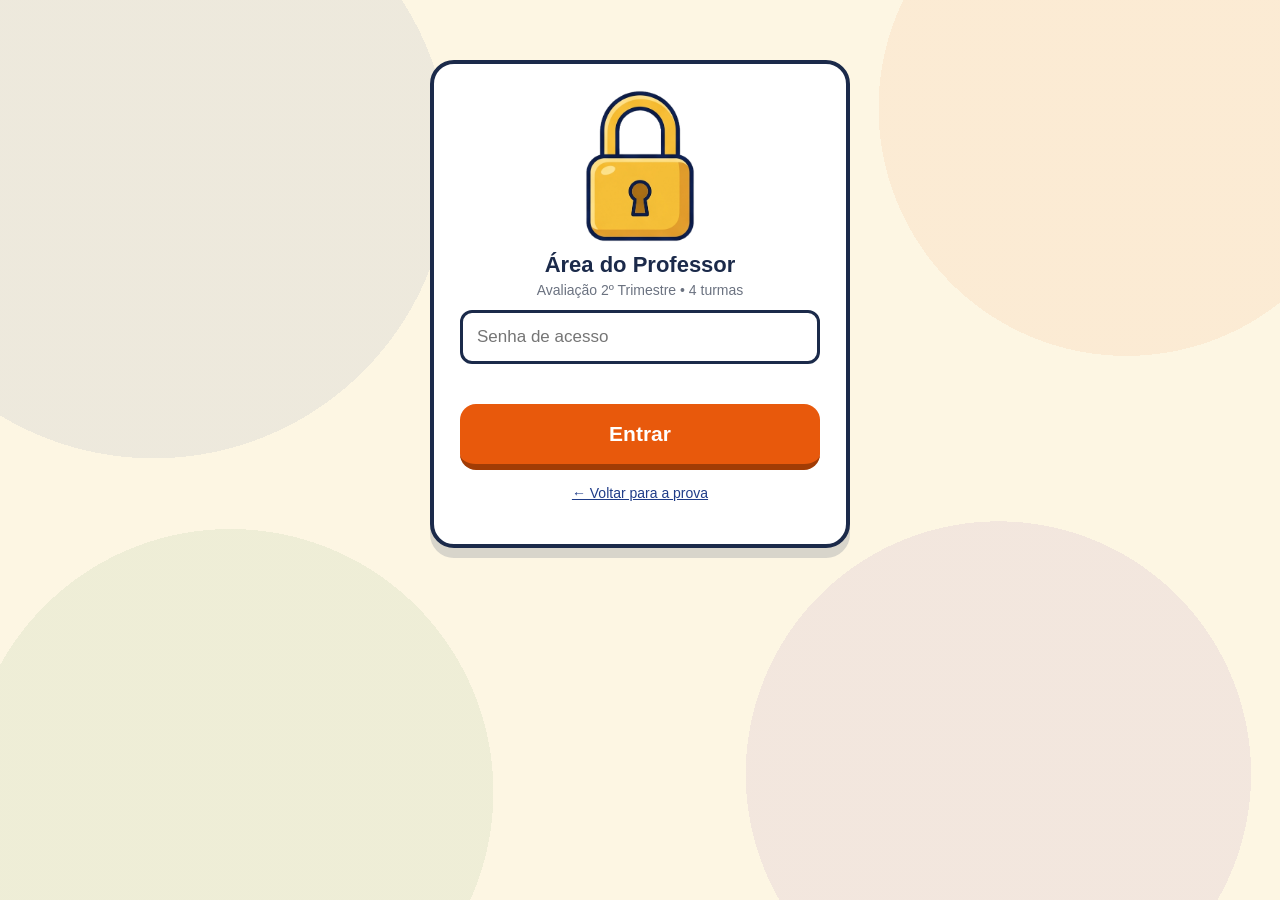
==== commit 74530d4e: "Provas de Ensino Medio (Cultura Digital/IA - 1o Agro e Educacao Digital - 3o A) + acompanhamento ao " ====
--- a/professor.html
+++ b/professor.html
@@ -5,15 +5,25 @@
 <meta name="viewport" content="width=device-width, initial-scale=1">
 <title>Área do Professor — Educação Física</title>
 <link rel="icon" href="assets/sprites/prancheta.png">
-<link rel="apple-touch-icon" href="assets/sprites/prancheta.png">
-<link rel="manifest" href="manifest.webmanifest">
-<meta name="theme-color" content="#1F3C88">
 <link rel="stylesheet" href="css/estilo.css">
 </head>
 <body>
 
+<!-- ---------------------------------------------- login -->
+<section id="login" class="login-prof">
+  <img src="assets/sprites/cadeado_fechado.png" alt="">
+  <h1 style="margin:6px 0 0; font-size:22px">Área do Professor</h1>
+  <p style="color:var(--cinza); font-size:14px; margin:4px 0 0">Avaliação 2º Trimestre • 4 turmas</p>
+  <form id="form-senha" autocomplete="off">
+    <input id="senha" type="password" placeholder="Senha de acesso" autocomplete="current-password">
+    <p class="aviso" id="aviso-senha"></p>
+    <button class="btn-grande" type="submit">Entrar</button>
+  </form>
+  <p style="margin-top:14px"><a href="index.html" style="color:var(--invasao); font-size:14px">← Voltar para a prova</a></p>
+</section>
+
 <!-- ---------------------------------------------- painel -->
-<section id="painel" class="painel-prof ativo">
+<section id="painel" class="painel-prof">
   <header class="hud">
     <div class="quem">Área do Professor<small>Avaliação 2º Trimestre</small></div>
     <div class="med">
@@ -21,9 +31,9 @@
       <select id="turma-painel" style="padding:8px; border-radius:10px; font-family:inherit; font-size:14px"></select>
     </div>
     <div class="espaco"></div>
-    <span id="status-nuvem" class="tag">📱 dados deste aparelho</span>
+    <span id="status-nuvem" class="tag">conectando…</span>
     <button class="btn-sec" id="btn-atualizar">↻ Atualizar</button>
-    <a class="btn-sec alt" href="index.html">← Voltar para a prova</a>
+    <button class="btn-sec alt" id="btn-sair">Sair</button>
   </header>
 
   <div class="wrap">
@@ -39,11 +49,12 @@
       </select>
       <button class="btn-sec" id="btn-csv">⬇ Baixar CSV</button>
       <button class="btn-sec" id="btn-imprimir">🖨 Imprimir</button>
+      <button class="btn-sec alt" id="btn-pendentes">☁ Reenviar pendentes</button>
     </div>
 
     <table class="tabela-notas">
       <thead>
-        <tr><th>Aluno</th><th>Nota</th><th>Acertos</th><th>Tempo</th><th>XP</th><th>Quando</th><th></th></tr>
+        <tr><th>Aluno</th><th>Nota</th><th>Acertos</th><th>Tempo</th><th>XP</th><th>Quando</th><th>Origem</th><th></th></tr>
       </thead>
       <tbody id="corpo-notas"></tbody>
     </table>
@@ -61,20 +72,107 @@
       <tbody id="corpo-questoes"></tbody>
     </table>
 
+    <h2 style="margin-top:30px; font-size:20px">🔴 Acompanhamento ao vivo</h2>
+    <p style="color:var(--cinza); font-size:14px; margin-top:-6px">
+      Alunos com a prova em andamento agora. Dá para somar/tirar tempo e aplicar ou remover
+      penalidade manual de uma tentativa em andamento.
+    </p>
+    <table class="tabela-notas" id="tabela-ao-vivo">
+      <thead><tr><th>Aluno</th><th>Progresso</th><th>Pontos</th><th>Ajuste de tempo</th><th>Penalidade manual</th><th>Ações</th></tr></thead>
+      <tbody id="corpo-ao-vivo"></tbody>
+    </table>
+    <div id="vazio-ao-vivo" class="vazio" style="display:none">
+      Ninguém está fazendo a prova desta turma agora.
+    </div>
+
+    <h2 style="margin-top:30px; font-size:20px">🔑 PIN da turma</h2>
+    <p style="color:var(--cinza); font-size:14px; margin-top:-6px">
+      Um único PIN por turma — todos os alunos usam o mesmo. A prova só aceita PIN enquanto estiver <b>aberta</b>.
+    </p>
+
+    <div class="card-turma" id="card-pin-turma" style="margin-bottom:14px; box-shadow:none">
+      <div style="display:flex; gap:10px; align-items:center; flex-wrap:wrap">
+        <span class="turma-nome" id="pin-turma-nome">—</span>
+        <span class="tag" id="pin-aberta-tag">—</span>
+        <button class="btn-sec" id="btn-alterna-aberta">Abrir/Fechar</button>
+      </div>
+      <p class="turma-tema" id="pin-turma-extra" style="margin:4px 0 0">Tempo extra padrão da turma: —</p>
+    </div>
+
+    <form id="form-pin" class="campo-nome" autocomplete="off" style="margin:0 0 10px">
+      <div class="ferramentas" style="margin:0; align-items:flex-end">
+        <div style="flex:1; min-width:160px">
+          <label for="pin-valor" style="font-size:13px">Novo PIN da turma (4–8 dígitos)</label>
+          <input id="pin-valor" type="text" inputmode="numeric" placeholder="Ex.: 4521" maxlength="8" style="width:100%">
+        </div>
+        <div style="flex:1; min-width:150px">
+          <label for="pin-extra" style="font-size:13px">Tempo extra padrão da turma</label>
+          <select id="pin-extra">
+            <option value="0">Sem extra</option>
+            <option value="300">+5 min</option>
+            <option value="600">+10 min</option>
+            <option value="900">+15 min</option>
+          </select>
+        </div>
+        <button class="btn-grande" id="btn-emitir" type="submit" style="flex:0 0 auto; width:auto; padding:12px 18px; font-size:16px; margin:0">Definir PIN e abrir</button>
+      </div>
+      <p class="aviso" id="aviso-pin"></p>
+    </form>
+
+    <form id="form-extra" class="campo-nome" autocomplete="off" style="margin:0 0 14px">
+      <p style="font-size:14px; color:var(--cinza); margin:0 0 6px">
+        Tempo extra individual para PEI / laudo (soma ao padrão da turma):
+      </p>
+      <div class="ferramentas" style="margin:0; align-items:flex-end">
+        <div style="flex:2; min-width:200px">
+          <label for="extra-aluno-nome" style="font-size:13px">Aluno</label>
+          <select id="extra-aluno-nome"></select>
+        </div>
+        <div style="flex:1; min-width:150px">
+          <label for="extra-valor" style="font-size:13px">Tempo extra</label>
+          <select id="extra-valor">
+            <option value="0">Sem extra</option>
+            <option value="300">+5 min</option>
+            <option value="600">+10 min</option>
+            <option value="900">+15 min</option>
+          </select>
+        </div>
+        <button class="btn-sec" id="btn-aplicar-extra" type="submit" style="margin:0">Aplicar</button>
+      </div>
+      <p class="aviso" id="aviso-extra"></p>
+    </form>
+
+    <table class="tabela-notas" id="tabela-pins">
+      <thead><tr><th>Aluno</th><th>Status</th><th>Tempo extra</th><th>Início</th><th>Fim</th><th>Saídas</th><th>Ações</th></tr></thead>
+      <tbody id="corpo-pins"></tbody>
+    </table>
+    <div id="vazio-pins" class="vazio" style="display:none">
+      Nenhum aluno iniciou a prova desta turma ainda.
+    </div>
+    <p style="color:var(--cinza); font-size:13px" id="resumo-alunos-extra"></p>
+
+    <h2 style="margin-top:30px; font-size:20px">🚨 Saídas de tela / trocas de aba</h2>
+    <p style="color:var(--cinza); font-size:14px; margin-top:-6px">
+      Registros automáticos do sistema de vigilância das provas.
+    </p>
+    <table class="tabela-notas" id="tabela-infracoes">
+      <thead><tr><th>Aluno</th><th>Tipo</th><th>Tempo fora</th><th>Quando</th></tr></thead>
+      <tbody id="corpo-infracoes"></tbody>
+    </table>
+    <div id="vazio-infracoes" class="vazio" style="display:none">
+      Nenhuma infração registrada.
+    </div>
   </div>
 </section>
 
 <script src="js/config.js"></script>
-<script src="js/dados.js"></script>
+<script src="js/nuvem.js"></script>
 <script src="js/banco.js"></script>
 <script src="js/banco7.js"></script>
 <script src="js/banco8.js"></script>
 <script src="js/banco9.js"></script>
+<script src="js/banco-agro.js"></script>
+<script src="js/banco-3a.js"></script>
 <script src="js/professor.js"></script>
-<script>
-  if ("serviceWorker" in navigator) {
-    window.addEventListener("load", () => navigator.serviceWorker.register("sw.js"));
-  }
-</script>
 </body>
 </html>
--- a/css/estilo.css
+++ b/css/estilo.css
@@ -386,7 +386,17 @@
 }
 #hud-tempo-total.urgente{background:var(--erro); animation:pisca 1s infinite}
 #hud-tempo-total.esgotou{background:var(--erro)}
+#hud-tempo-total.tempo-bonus{background:var(--acerto); animation:pisca .6s 2}
+#hud-tempo-total.tempo-punido{background:var(--erro); animation:pisca .6s 2}
 @keyframes pisca{50%{opacity:.55}}
+
+.grupo-nivel{margin-bottom:14px}
+.grupo-nivel-titulo{font-size:16px; margin:18px 0 4px; color:var(--tinta); opacity:.75}
+.card-turma .turma-materia{font-size:12px; font-weight:bold; text-transform:uppercase;
+  letter-spacing:.04em; color:var(--marca)}
+
+.acoes-ao-vivo{display:flex; gap:6px; flex-wrap:wrap}
+.acoes-ao-vivo .btn-sec{padding:6px 10px; font-size:12px}
 
 /* cor das caixas de classificar por posição (funciona para todas as turmas) */
 .caixa.cat-0{border-color:var(--invasao)}
